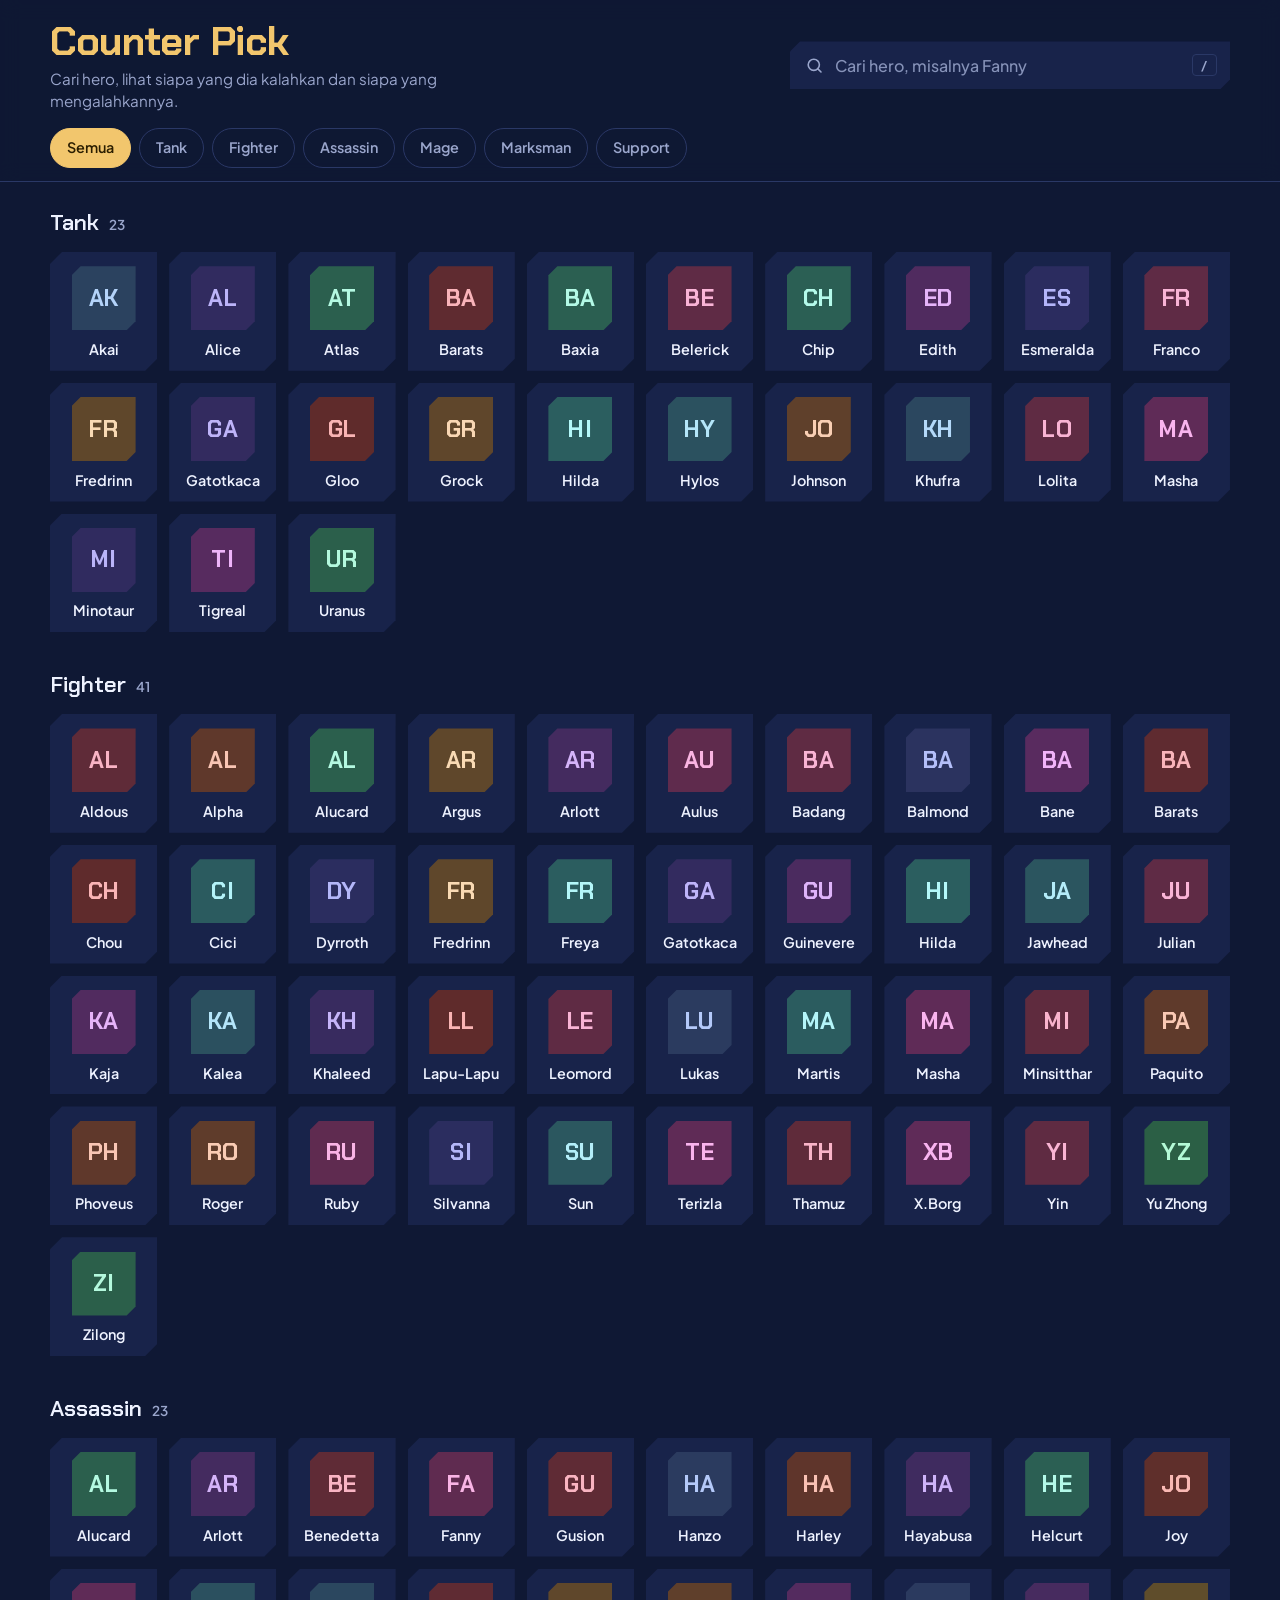
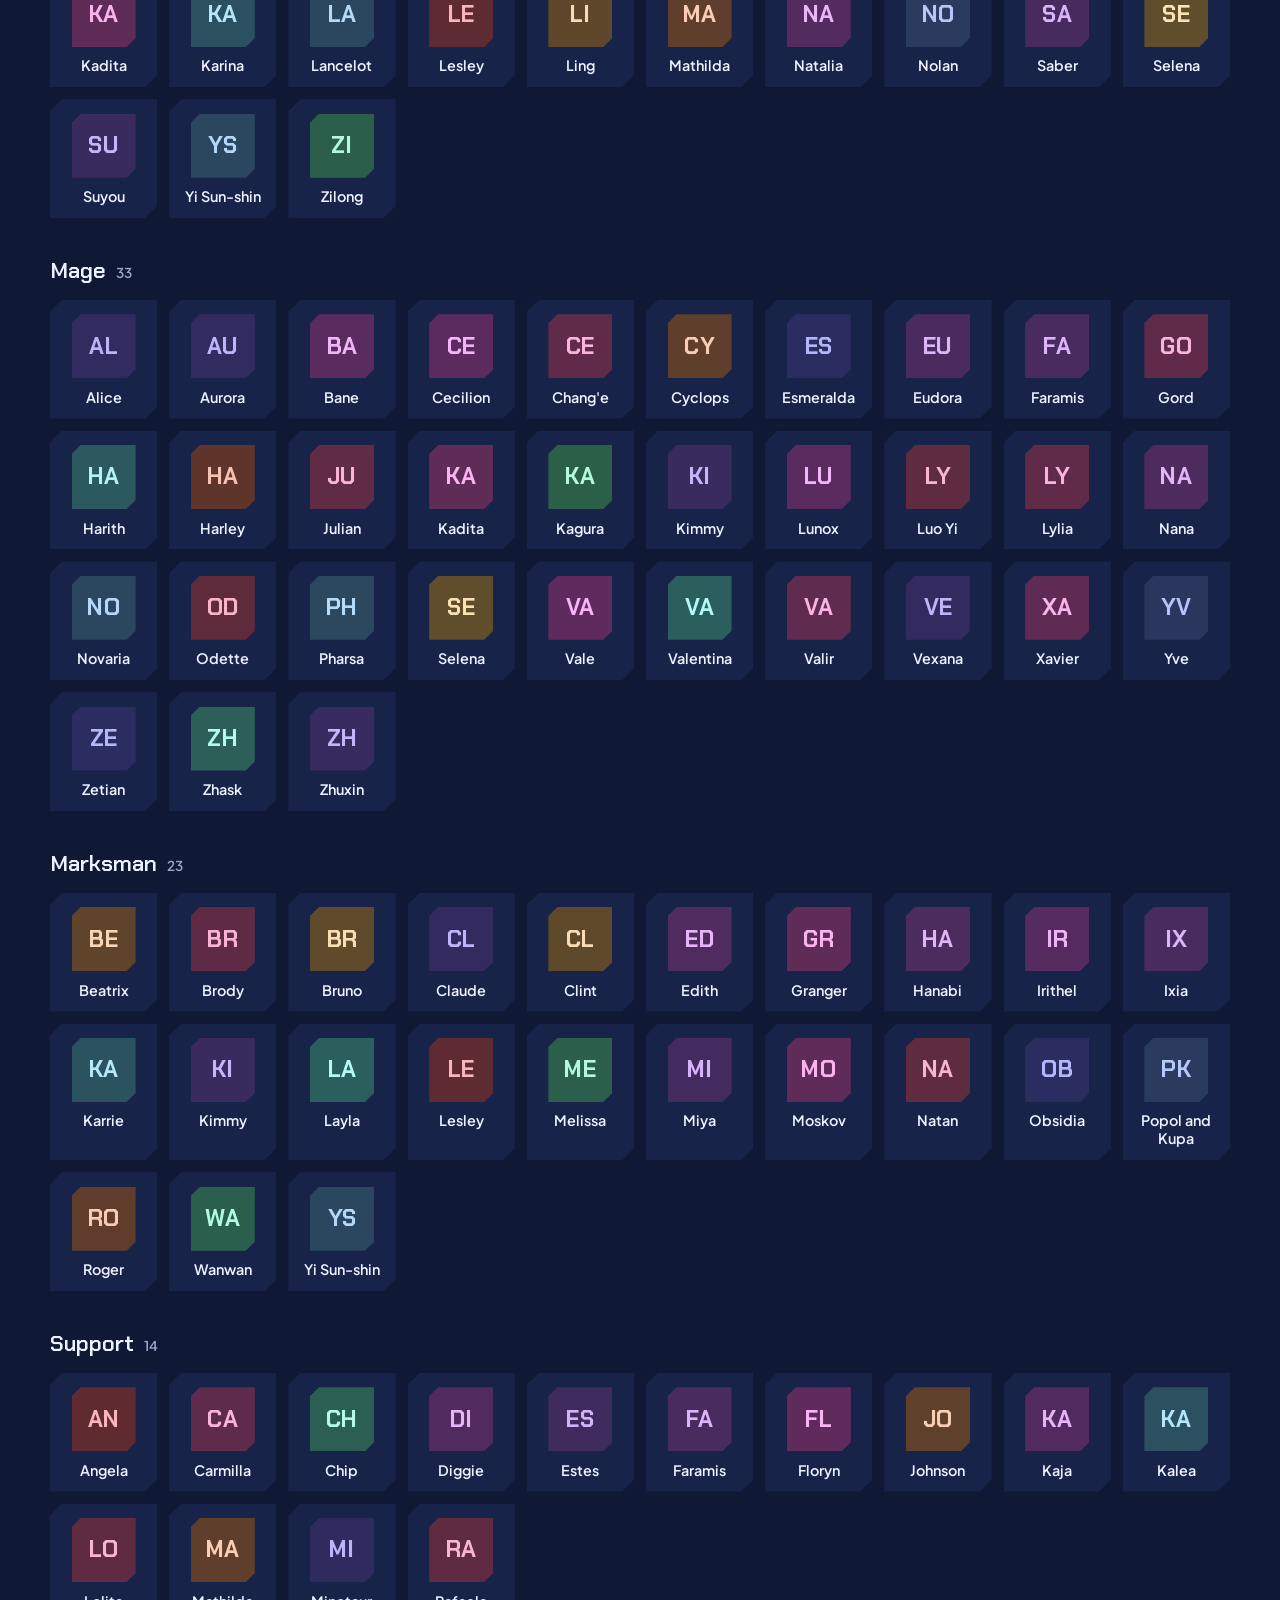
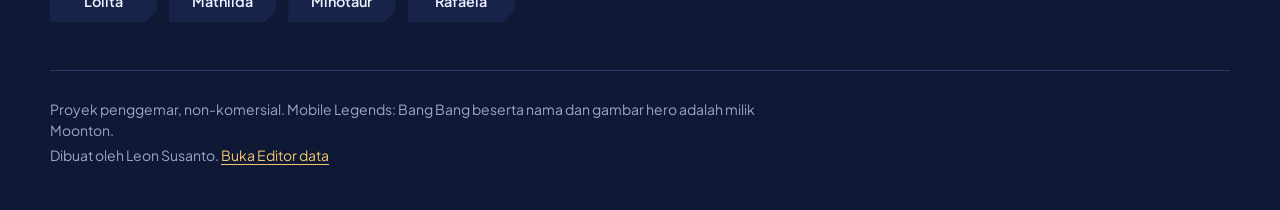
==== index.html @ 0e7c8f4e "Initial commit: Counter Pick MLBB" ====
<!DOCTYPE html>
<html lang="id">
<head>
  <meta charset="utf-8">
  <meta name="viewport" content="width=device-width, initial-scale=1">
  <title>Counter Pick: hero Mobile Legends dan counter-nya</title>
  <meta name="description" content="Cari hero Mobile Legends, lihat hero yang dia kalahkan dan hero yang bisa mengalahkannya.">
  <meta name="theme-color" content="#0F1834">
  <link rel="icon" href="data:image/svg+xml,%3Csvg xmlns='http://www.w3.org/2000/svg' viewBox='0 0 32 32'%3E%3Cpath d='M6 2h20l4 4v20l-4 4H6l-4-4V6z' fill='%23F2C66D'/%3E%3Cpath d='M10 10l12 12M22 10L10 22' stroke='%230F1834' stroke-width='3.5' stroke-linecap='round'/%3E%3C/svg%3E">
  <link rel="preconnect" href="https://fonts.googleapis.com">
  <link rel="preconnect" href="https://fonts.gstatic.com" crossorigin>
  <link rel="stylesheet" href="https://fonts.googleapis.com/css2?family=Chakra+Petch:wght@500;600;700&family=Plus+Jakarta+Sans:wght@400;500;600;700&display=swap">
  <link rel="stylesheet" href="css/style.css">
</head>
<body>
  <a class="skip-link" href="#grid">Langsung ke daftar hero</a>

  <header class="top">
    <div class="wrap top-inner">
      <div class="brand">
        <h1>Counter Pick</h1>
        <p class="tagline">Cari hero, lihat siapa yang dia kalahkan dan siapa yang mengalahkannya.</p>
      </div>
      <label class="search">
        <span class="sr-only">Cari hero</span>
        <svg viewBox="0 0 24 24" aria-hidden="true"><circle cx="11" cy="11" r="7"/><path d="M20 20l-4.2-4.2"/></svg>
        <input id="q" type="search" placeholder="Cari hero, misalnya Fanny" autocomplete="off" spellcheck="false">
        <kbd class="search-key" aria-hidden="true">/</kbd>
      </label>
    </div>
    <nav class="wrap role-nav" aria-label="Filter role" id="role-nav"></nav>
  </header>

  <main class="wrap" id="grid" tabindex="-1">
    <p class="status" id="status" role="status">Memuat hero…</p>
  </main>

  <footer class="wrap site-foot">
    <p>Proyek penggemar, non-komersial. Mobile Legends: Bang Bang beserta nama dan gambar hero adalah milik Moonton.</p>
    <p>Dibuat oleh Leon Susanto. <a href="editor.html">Buka Editor data</a></p>
  </footer>

  <dialog class="detail" id="detail" aria-labelledby="detail-name">
    <div class="detail-body" id="detail-body"></div>
  </dialog>

  <div class="toast" id="toast" role="status" aria-live="polite"></div>

  <script type="module" src="js/app.js"></script>
</body>
</html>
---- css/style.css ----
/* =========================================================
   Counter Pick: gaya bersama untuk index.html dan editor.html
   ========================================================= */

:root {
  --bg: #0F1834;        /* malam Land of Dawn */
  --bg-raised: #141F42;
  --panel: #18234A;
  --panel-hover: #202D5C;
  --line: #2A3866;
  --gold: #F2C66D;      /* aksen UI MLBB: pilihan & fokus */
  --gold-ink: #2B1E00;
  --blue: #5AA9FF;      /* tim biru: kuat melawan */
  --red: #FF6B6B;       /* tim merah: lemah melawan */
  --text: #EEF2FF;
  --muted: #9AA6CC;

  --font-display: 'Chakra Petch', 'Segoe UI', system-ui, sans-serif;
  --font-body: 'Plus Jakarta Sans', 'Segoe UI', system-ui, sans-serif;

  --cut: 10px; /* ukuran sudut terpotong ala bingkai hero MLBB */
  --wrap: 1180px;
}

*, *::before, *::after { box-sizing: border-box; }

html { color-scheme: dark; -webkit-text-size-adjust: 100%; }

body {
  margin: 0;
  min-height: 100vh;
  background: var(--bg);
  color: var(--text);
  font-family: var(--font-body);
  font-size: 1rem;
  line-height: 1.5;
}

a { color: var(--gold); text-underline-offset: 3px; }

h1, h2, h3 { font-family: var(--font-display); margin: 0; line-height: 1.15; }

code {
  font-size: .9em;
  background: var(--panel);
  padding: .1em .35em;
  border-radius: 4px;
}

:focus-visible { outline: 2px solid var(--gold); outline-offset: 2px; }

.wrap { width: min(100% - 2rem, var(--wrap)); margin-inline: auto; }

.sr-only {
  position: absolute; width: 1px; height: 1px; padding: 0; margin: -1px;
  overflow: hidden; clip: rect(0 0 0 0); white-space: nowrap; border: 0;
}

.skip-link {
  position: absolute; left: 1rem; top: -3rem; z-index: 50;
  background: var(--gold); color: var(--gold-ink); padding: .5rem .9rem;
  font-weight: 600; text-decoration: none;
}
.skip-link:focus { top: 1rem; }

.muted { color: var(--muted); }

/* ---------- Tombol ---------- */

.btn {
  --cut: 8px;
  display: inline-flex; align-items: center; justify-content: center; gap: .5rem;
  min-height: 2.75rem; padding: .55rem 1.1rem;
  border: 0; cursor: pointer;
  font: 600 .95rem/1 var(--font-body);
  text-decoration: none;
  background: var(--gold); color: var(--gold-ink);
  clip-path: polygon(var(--cut) 0, 100% 0, 100% calc(100% - var(--cut)), calc(100% - var(--cut)) 100%, 0 100%, 0 var(--cut));
}
.btn:hover { filter: brightness(1.08); }
.btn:focus-visible { outline: none; box-shadow: inset 0 0 0 3px var(--text); }

.btn.ghost { background: #26335F; color: var(--text); }
.btn.ghost:hover { background: #2E3C6E; filter: none; }
.btn.ghost:focus-visible { box-shadow: inset 0 0 0 2px var(--gold); }

.btn.danger { background: color-mix(in srgb, var(--red) 16%, transparent); color: var(--red); }
.btn.danger:hover { background: color-mix(in srgb, var(--red) 26%, transparent); filter: none; }

.btn.small { min-height: 2.25rem; padding: .4rem .8rem; font-size: .85rem; }

.icon-btn {
  display: grid; place-items: center;
  width: 2.75rem; height: 2.75rem; flex: none;
  border: 0; border-radius: 50%; cursor: pointer;
  background: var(--panel); color: var(--text);
}
.icon-btn:hover { background: var(--panel-hover); }
.icon-btn svg { width: 1.25rem; height: 1.25rem; fill: none; stroke: currentColor; stroke-width: 2; stroke-linecap: round; }

/* ---------- Avatar (gambar atau monogram) ---------- */

.avatar {
  --size: 64px;
  --cut: 9px;
  display: grid; place-items: center; flex: none;
  width: var(--size); height: var(--size);
  overflow: hidden;
  background: hsl(var(--h, 220) 38% 27%);
  color: hsl(var(--h, 220) 85% 84%);
  font: 700 calc(var(--size) * .36)/1 var(--font-display);
  letter-spacing: .02em;
  clip-path: polygon(var(--cut) 0, 100% 0, 100% calc(100% - var(--cut)), calc(100% - var(--cut)) 100%, 0 100%, 0 var(--cut));
}
.avatar img { width: 100%; height: 100%; object-fit: cover; display: block; }
.avatar-sm { --size: 40px; --cut: 6px; }
.avatar-xl { --size: 96px; --cut: 14px; }

/* =========================================================
   Halaman utama
   ========================================================= */

.top {
  position: sticky; top: 0; z-index: 10;
  background: color-mix(in srgb, var(--bg) 88%, transparent);
  backdrop-filter: blur(10px);
  -webkit-backdrop-filter: blur(10px);
  border-bottom: 1px solid var(--line);
}

.top-inner {
  display: flex; align-items: center; justify-content: space-between; gap: 1rem 2rem;
  flex-wrap: wrap;
  padding-block: 1.1rem .9rem;
}

.brand h1 {
  font-size: clamp(1.75rem, 1.2rem + 2vw, 2.5rem);
  font-weight: 700;
  letter-spacing: -.01em;
  color: var(--gold);
}
.tagline { margin: .25rem 0 0; color: var(--muted); font-size: .95rem; max-width: 46ch; }

.search {
  --cut: 10px;
  position: relative;
  display: flex; align-items: center;
  flex: 1 1 320px; max-width: 440px;
  background: var(--panel);
  clip-path: polygon(var(--cut) 0, 100% 0, 100% calc(100% - var(--cut)), calc(100% - var(--cut)) 100%, 0 100%, 0 var(--cut));
}
.search:focus-within { box-shadow: inset 0 0 0 2px var(--gold); }
.search svg {
  position: absolute; left: .95rem; width: 1.2rem; height: 1.2rem;
  fill: none; stroke: var(--muted); stroke-width: 2; stroke-linecap: round; pointer-events: none;
}
.search input {
  width: 100%; min-height: 3rem;
  padding: .7rem 2.75rem .7rem 2.8rem;
  border: 0; background: transparent; color: var(--text);
  font: 500 1rem var(--font-body);
}
.search input::placeholder { color: var(--muted); opacity: .85; }
.search input:focus { outline: none; }
.search-key {
  position: absolute; right: .8rem;
  min-width: 1.6rem; padding: .1rem .4rem;
  border: 1px solid var(--line); border-radius: 4px;
  color: var(--muted); font: 600 .8rem/1.3 var(--font-body); text-align: center;
}
.search:focus-within .search-key { display: none; }

.role-nav {
  display: flex; gap: .5rem;
  overflow-x: auto; scrollbar-width: none;
  padding-bottom: .85rem;
}
.role-nav::-webkit-scrollbar { display: none; }

.role-chip {
  flex: none;
  min-height: 2.5rem; padding: .45rem 1rem;
  border: 1px solid var(--line); border-radius: 999px;
  background: transparent; color: var(--muted);
  font: 600 .9rem/1 var(--font-body); cursor: pointer;
}
.role-chip:hover { color: var(--text); border-color: var(--muted); }
.role-chip[aria-pressed="true"] { background: var(--gold); border-color: var(--gold); color: var(--gold-ink); }

main.wrap { padding-block: 1.75rem 3rem; outline: none; }

.status { color: var(--muted); }

.draft-banner {
  margin: 0 0 1.5rem;
  padding: .75rem 1rem;
  border-left: 3px solid var(--gold);
  background: var(--bg-raised);
  color: var(--text);
}

.role-group + .role-group { margin-top: 2.5rem; }

.role-group h2 {
  display: flex; align-items: baseline; gap: .6rem;
  font-size: 1.4rem; font-weight: 600;
  margin-bottom: 1rem;
}
.count { font: 600 .85rem var(--font-body); color: var(--muted); }

.hero-grid {
  list-style: none; margin: 0; padding: 0;
  display: grid;
  grid-template-columns: repeat(auto-fill, minmax(104px, 1fr));
  gap: .75rem;
}

.hero-tile {
  --cut: 12px;
  display: flex; flex-direction: column; align-items: center; gap: .6rem;
  height: 100%;
  padding: .9rem .5rem .8rem;
  background: var(--panel);
  color: var(--text); text-decoration: none;
  clip-path: polygon(var(--cut) 0, 100% 0, 100% calc(100% - var(--cut)), calc(100% - var(--cut)) 100%, 0 100%, 0 var(--cut));
}
.hero-tile:hover { background: var(--panel-hover); }
.hero-tile:focus-visible { outline: none; box-shadow: inset 0 0 0 2px var(--gold); background: var(--panel-hover); }

.hero-name {
  font-weight: 600; font-size: .9rem; line-height: 1.25;
  text-align: center; overflow-wrap: anywhere;
}

.empty { padding: 3rem 0; text-align: center; }
.empty p { margin: 0 0 1rem; }

.site-foot {
  padding-block: 1.5rem 2.5rem;
  border-top: 1px solid var(--line);
  color: var(--muted); font-size: .875rem;
}
.site-foot p { margin: .25rem 0; max-width: 72ch; }

/* ---------- Panel detail ---------- */

.detail {
  padding: 0; border: 0;
  width: min(760px, 100vw);
  max-width: none;
  height: 100dvh; max-height: none;
  margin: 0 0 0 auto;
  background: var(--bg-raised); color: var(--text);
  box-shadow: -24px 0 60px rgb(3 6 18 / .55);
}
.detail::backdrop { background: rgb(5 9 24 / .66); backdrop-filter: blur(2px); }
.detail[open] { animation: panel-in .24s cubic-bezier(.2, .8, .2, 1); }

@keyframes panel-in { from { transform: translateX(40px); opacity: 0; } }

.detail-body { height: 100%; overflow-y: auto; padding: 1.5rem 1.75rem 2rem; }

.detail-head { display: flex; align-items: center; gap: 1.25rem; }
.detail-title { flex: 1; min-width: 0; }
.detail-title h2 { font-size: clamp(2rem, 1.4rem + 2.4vw, 2.75rem); font-weight: 700; overflow-wrap: anywhere; }
.detail-roles { margin: .2rem 0 0; color: var(--muted); font-weight: 500; }
.detail-head .close { align-self: flex-start; }

/* Papan versus: dua sisi seperti layar draft, biru vs merah. */
.versus {
  display: grid;
  grid-template-columns: 1fr 1fr;
  gap: 1rem;
  margin-top: 1.75rem;
}

.side {
  --tone: var(--blue);
  position: relative;
  padding: 1.1rem 1rem 1rem;
  background: color-mix(in srgb, var(--tone) 7%, var(--bg));
  border-top: 4px solid var(--tone);
}
.side-red { --tone: var(--red); }

.side h3 {
  display: flex; align-items: baseline; gap: .5rem;
  font-size: 1.25rem; font-weight: 600; color: var(--tone);
}
.side h3 .count { color: var(--tone); opacity: .8; }
.side-hint { margin: .3rem 0 .9rem; color: var(--muted); font-size: .875rem; }

.matchups { list-style: none; margin: 0; padding: 0; display: grid; gap: .25rem; }

.matchup {
  display: flex; align-items: center; gap: .75rem;
  padding: .5rem; margin-inline: -.5rem;
  color: var(--text); text-decoration: none;
  border-radius: 6px;
}
.matchup:hover { background: color-mix(in srgb, var(--tone) 14%, transparent); }
.matchup:focus-visible { outline-offset: 0; }
.matchup-text { display: grid; min-width: 0; }
.matchup-name { font-weight: 600; }
.matchup-why { color: var(--muted); font-size: .85rem; line-height: 1.4; }

.side-empty { margin: 0; color: var(--muted); font-size: .9rem; }

.detail-foot { display: flex; flex-wrap: wrap; gap: .75rem; margin-top: 1.5rem; }

/* ---------- Toast ---------- */

.toast {
  position: fixed; left: 50%; bottom: 1.5rem; z-index: 100;
  transform: translate(-50%, 1rem);
  padding: .7rem 1.1rem;
  background: var(--text); color: var(--bg);
  font-weight: 600; font-size: .9rem;
  border-radius: 6px;
  opacity: 0; pointer-events: none;
  transition: opacity .2s, transform .2s;
}
.toast.show { opacity: 1; transform: translate(-50%, 0); }

/* ---------- Layar kecil ---------- */

@media (max-width: 720px) {
  .versus { grid-template-columns: 1fr; }
  /* Di HP, saran counter (yang paling dicari saat draft) tampil duluan. */
  .side-red { order: -1; }
}

@media (max-width: 600px) {
  .top-inner { padding-block: .9rem .75rem; }
  .tagline { display: none; }
  .search { max-width: none; }
  .search-key { display: none; }
  .hero-grid { grid-template-columns: repeat(auto-fill, minmax(76px, 1fr)); gap: .5rem; }
  .hero-tile { --cut: 9px; padding: .65rem .25rem .6rem; gap: .45rem; }
  .hero-name { font-size: .8rem; }
  .avatar:not(.avatar-sm):not(.avatar-xl) { --size: 48px; --cut: 7px; }

  /* Panel detail jadi bottom sheet */
  .detail {
    width: 100vw; height: auto; max-height: 90dvh;
    margin: auto 0 0 0;
    border-radius: 18px 18px 0 0;
    box-shadow: 0 -16px 50px rgb(3 6 18 / .6);
  }
  .detail[open] { animation-name: sheet-in; }
  .detail-body { max-height: 90dvh; padding: 1.25rem 1.1rem 1.5rem; }
  .avatar-xl { --size: 72px; --cut: 11px; }
}

@keyframes sheet-in { from { transform: translateY(48px); opacity: 0; } }

@media (prefers-reduced-motion: reduce) {
  .detail[open] { animation: none; }
  .toast { transition: none; }
}

/* =========================================================
   Editor
   ========================================================= */

.editor-top {
  display: flex; align-items: center; justify-content: space-between; flex-wrap: wrap; gap: 1rem;
  padding-block: 1.25rem;
  border-bottom: 1px solid var(--line);
}
.editor-top h1 { font-size: 1.75rem; color: var(--gold); }
.editor-top p { margin: .2rem 0 0; color: var(--muted); font-size: .9rem; }
.editor-actions { display: flex; flex-wrap: wrap; gap: .5rem; }

.editor-status {
  margin: 1rem 0 0;
  padding: .7rem 1rem;
  background: var(--bg-raised);
  border-left: 3px solid var(--gold);
  font-size: .9rem;
}

.editor {
  display: grid;
  grid-template-columns: 300px 1fr;
  gap: 1.5rem;
  padding-block: 1.25rem 3rem;
  align-items: start;
}

.ed-side {
  position: sticky; top: 1rem;
  display: flex; flex-direction: column; gap: .75rem;
  max-height: calc(100vh - 2rem);
}

.ed-list {
  list-style: none; margin: 0; padding: 0;
  overflow-y: auto;
  border: 1px solid var(--line);
  background: var(--bg-raised);
}
.ed-list button {
  display: flex; align-items: center; gap: .6rem; width: 100%;
  padding: .45rem .7rem;
  border: 0; background: transparent; color: var(--text);
  font: 500 .9rem var(--font-body); text-align: left; cursor: pointer;
}
.ed-list button:hover { background: var(--panel); }
.ed-list button[aria-current="true"] { background: var(--panel-hover); box-shadow: inset 3px 0 0 var(--gold); }
.ed-list .avatar { --size: 30px; --cut: 5px; }
.ed-list .ed-name { flex: 1; min-width: 0; }
.ed-list .ed-badge { color: var(--muted); font-size: .8rem; }

.field { display: grid; gap: .35rem; }
.field > span, .field legend { font-weight: 600; font-size: .9rem; }
.field small { color: var(--muted); font-size: .8rem; }

.input {
  width: 100%; min-height: 2.6rem;
  padding: .5rem .75rem;
  border: 1px solid var(--line); border-radius: 6px;
  background: var(--bg); color: var(--text);
  font: 500 .95rem var(--font-body);
}
.input:focus { outline: none; border-color: var(--gold); box-shadow: 0 0 0 1px var(--gold); }

.add-hero { display: flex; gap: .5rem; }
.add-hero .input { flex: 1; }

.ed-main {
  background: var(--bg-raised);
  border: 1px solid var(--line);
  padding: 1.5rem;
  display: grid; gap: 1.5rem;
}
.ed-head { display: flex; align-items: center; gap: 1rem; }
.ed-head h2 { font-size: 2rem; }
.ed-head p { margin: .1rem 0 0; color: var(--muted); font-size: .85rem; }

.ed-grid { display: grid; grid-template-columns: 1fr 1fr; gap: 1rem; align-items: start; }

fieldset.field { border: 0; padding: 0; margin: 0; }
.role-checks { display: flex; flex-wrap: wrap; gap: .4rem; margin-top: .35rem; }
.role-checks label {
  display: inline-flex; align-items: center; gap: .4rem;
  padding: .35rem .7rem;
  border: 1px solid var(--line); border-radius: 999px;
  font-size: .85rem; cursor: pointer;
}
.role-checks label:has(input:checked) { border-color: var(--gold); color: var(--gold); }
.role-checks input { accent-color: var(--gold); }

.ed-section { --tone: var(--blue); border-top: 4px solid var(--tone); padding-top: 1rem; }
.ed-section.red { --tone: var(--red); }
.ed-section h3 { font-size: 1.2rem; color: var(--tone); }
.ed-section > p { margin: .25rem 0 .8rem; color: var(--muted); font-size: .875rem; }

.ed-rows { list-style: none; margin: .75rem 0 0; padding: 0; display: grid; gap: .5rem; }
.ed-row { display: grid; grid-template-columns: auto 9rem 1fr auto; align-items: center; gap: .6rem; }
.ed-row .avatar { --size: 36px; --cut: 6px; }
.ed-row-name { font-weight: 600; overflow-wrap: anywhere; }
.ed-empty { color: var(--muted); font-size: .9rem; margin: .75rem 0 0; }

.ed-danger { border-top: 1px solid var(--line); padding-top: 1.25rem; }

@media (max-width: 860px) {
  .editor { grid-template-columns: 1fr; }
  .ed-side { position: static; max-height: none; }
  .ed-list { max-height: 260px; }
  .ed-grid { grid-template-columns: 1fr; }
  .ed-main { padding: 1rem; }
  .ed-row {
    grid-template-columns: auto 1fr auto;
    grid-template-areas: "avatar name remove" "why why why";
    padding-bottom: .5rem;
    border-bottom: 1px solid var(--line);
  }
  .ed-row .avatar { grid-area: avatar; }
  .ed-row-name { grid-area: name; }
  .ed-row .input { grid-area: why; }
  .ed-row .btn { grid-area: remove; }
}
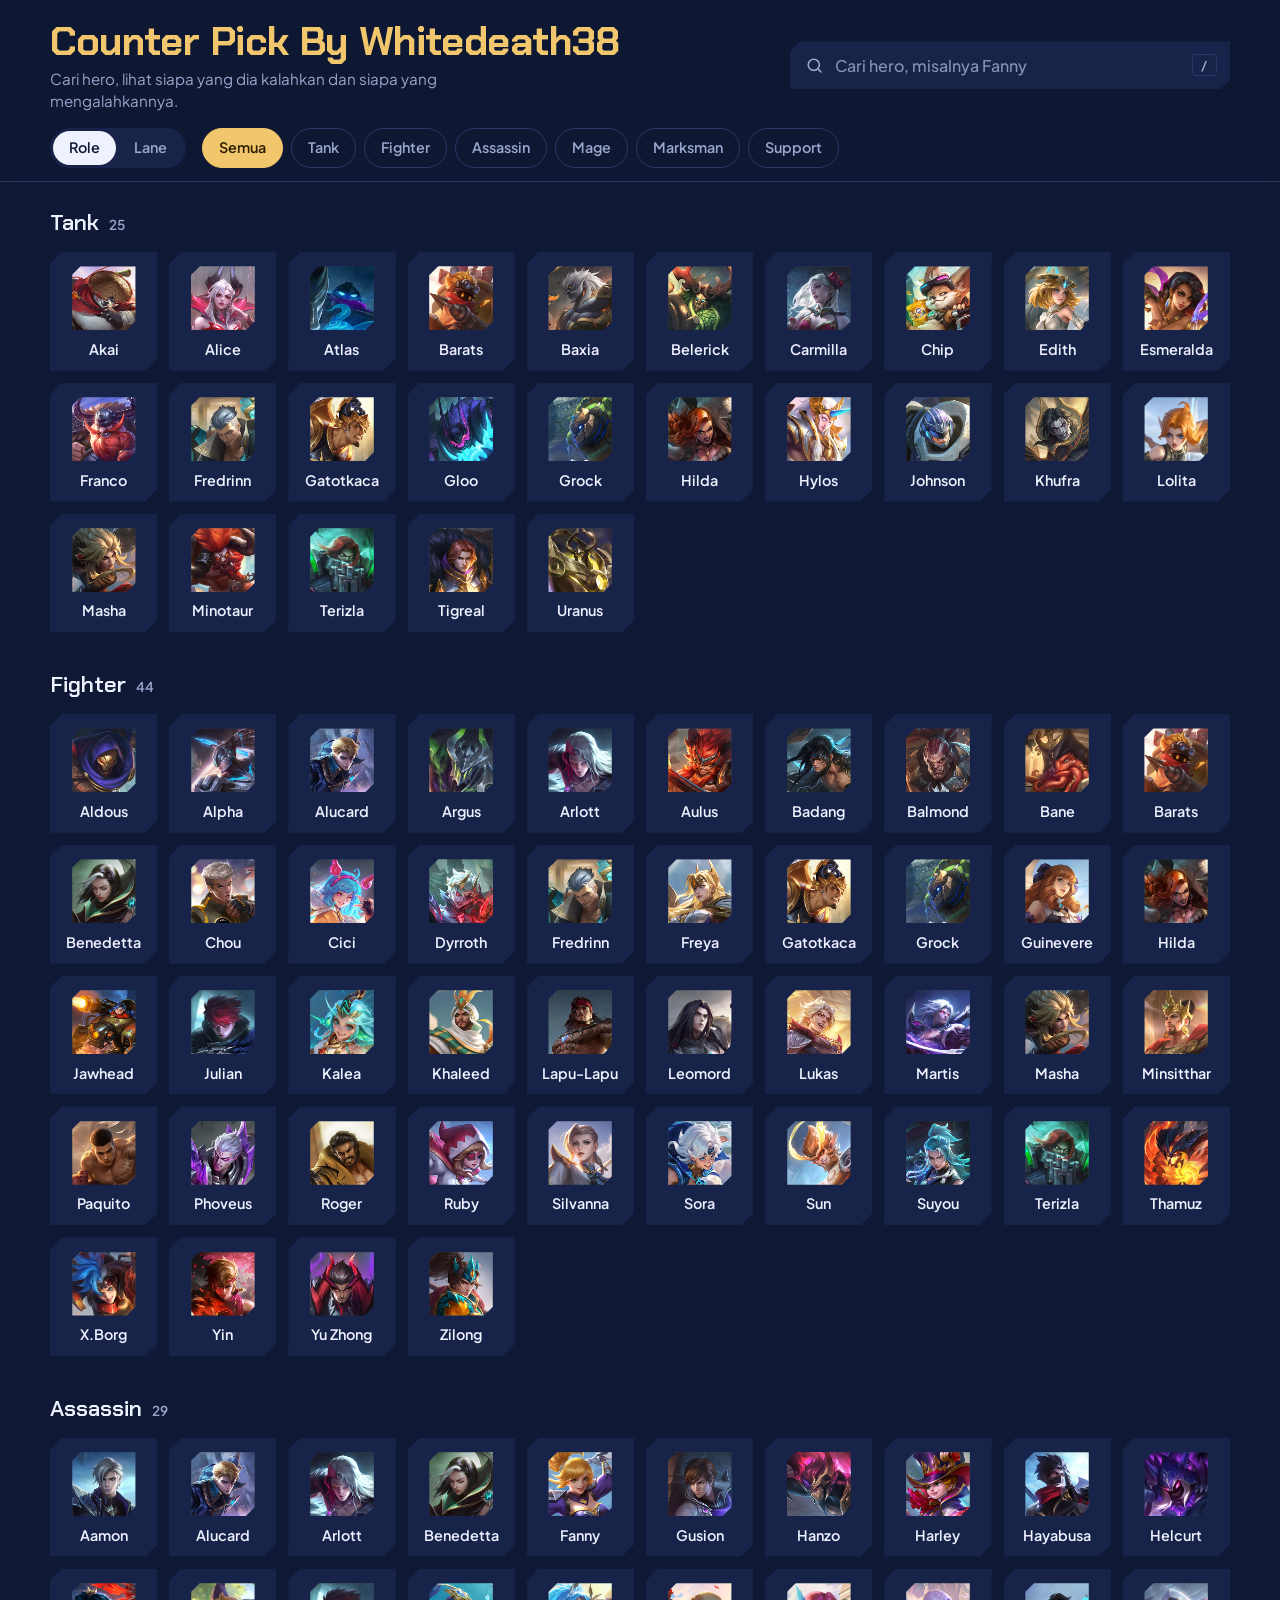
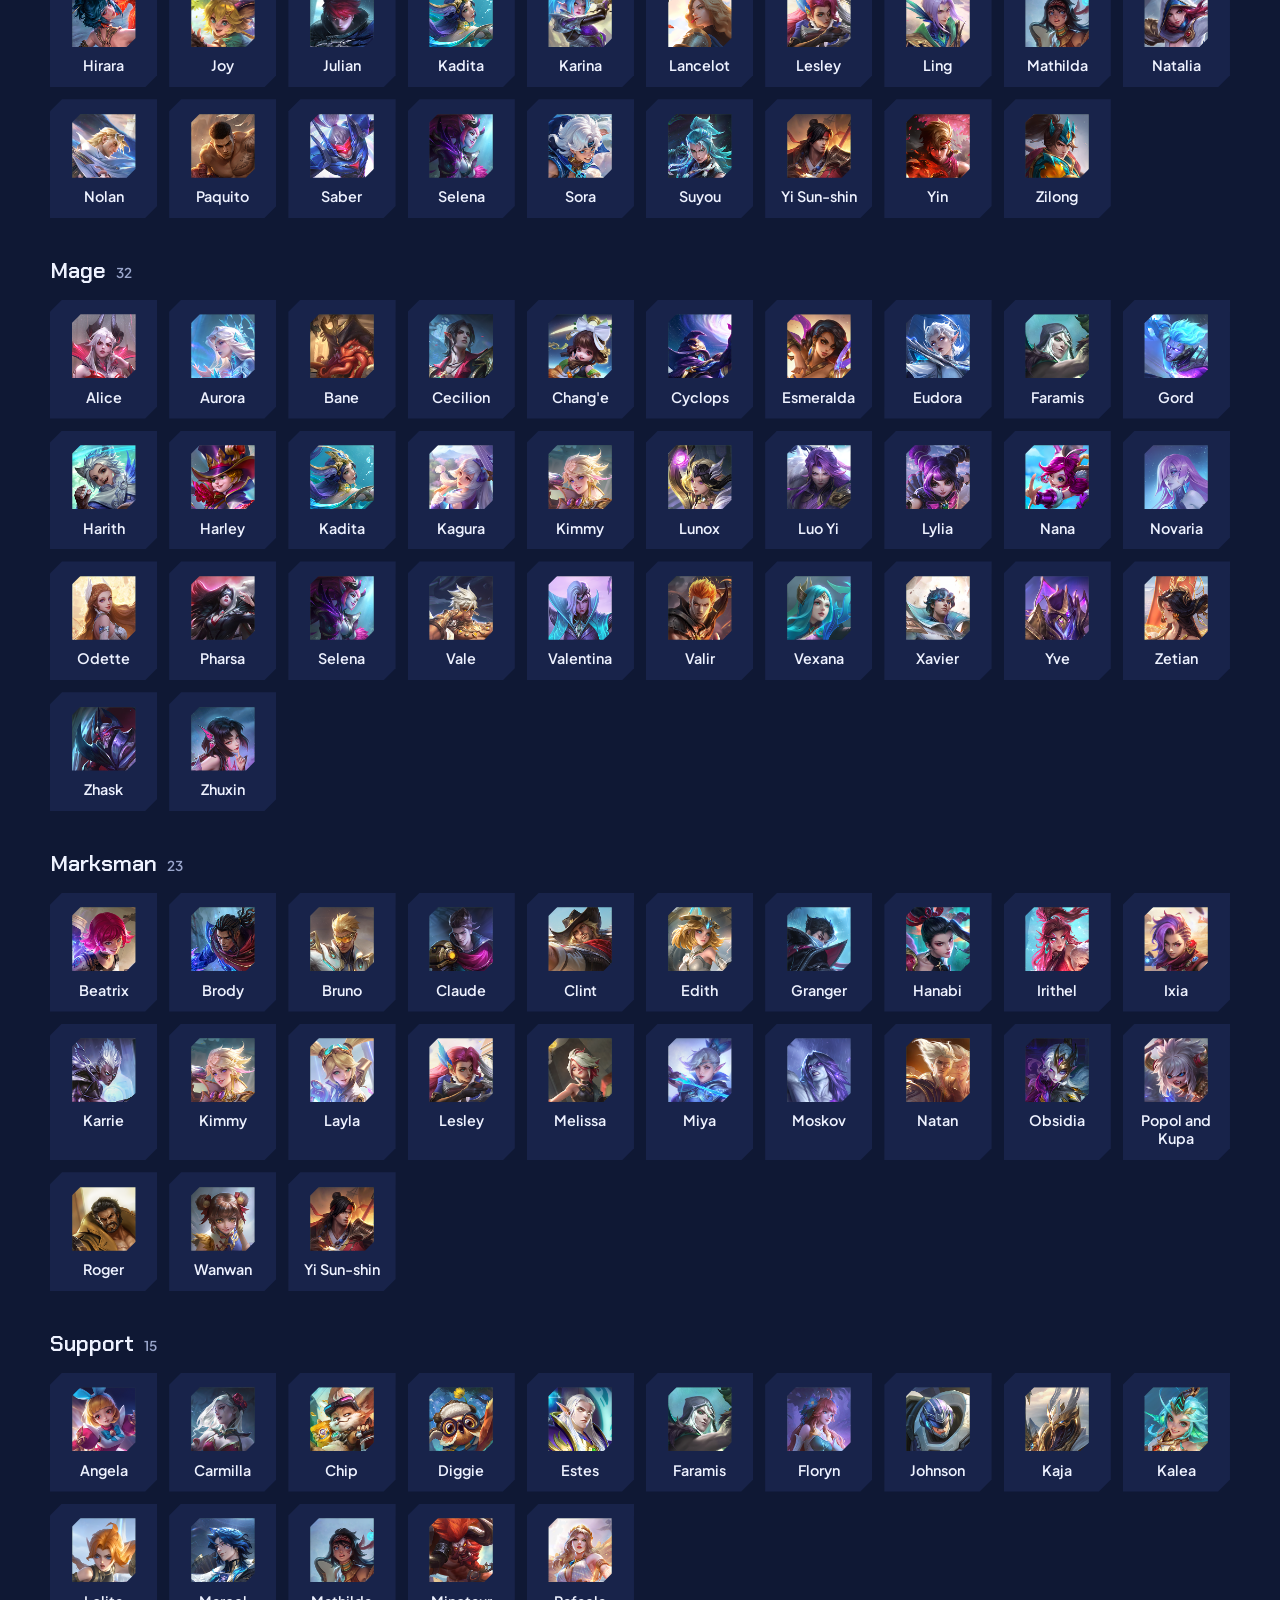
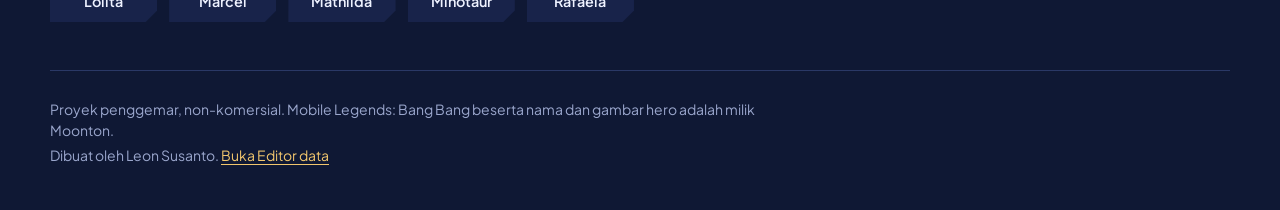
==== commit a84aeec9: "fitur lane" ====
--- a/index.html
+++ b/index.html
@@ -1,29 +1,37 @@
 <!DOCTYPE html>
 <html lang="id">
+
 <head>
   <meta charset="utf-8">
   <meta name="viewport" content="width=device-width, initial-scale=1">
   <title>Counter Pick: hero Mobile Legends dan counter-nya</title>
-  <meta name="description" content="Cari hero Mobile Legends, lihat hero yang dia kalahkan dan hero yang bisa mengalahkannya.">
+  <meta name="description"
+    content="Cari hero Mobile Legends, lihat hero yang dia kalahkan dan hero yang bisa mengalahkannya.">
   <meta name="theme-color" content="#0F1834">
-  <link rel="icon" href="data:image/svg+xml,%3Csvg xmlns='http://www.w3.org/2000/svg' viewBox='0 0 32 32'%3E%3Cpath d='M6 2h20l4 4v20l-4 4H6l-4-4V6z' fill='%23F2C66D'/%3E%3Cpath d='M10 10l12 12M22 10L10 22' stroke='%230F1834' stroke-width='3.5' stroke-linecap='round'/%3E%3C/svg%3E">
+  <link rel="icon"
+    href="data:image/svg+xml,%3Csvg xmlns='http://www.w3.org/2000/svg' viewBox='0 0 32 32'%3E%3Cpath d='M6 2h20l4 4v20l-4 4H6l-4-4V6z' fill='%23F2C66D'/%3E%3Cpath d='M10 10l12 12M22 10L10 22' stroke='%230F1834' stroke-width='3.5' stroke-linecap='round'/%3E%3C/svg%3E">
   <link rel="preconnect" href="https://fonts.googleapis.com">
   <link rel="preconnect" href="https://fonts.gstatic.com" crossorigin>
-  <link rel="stylesheet" href="https://fonts.googleapis.com/css2?family=Chakra+Petch:wght@500;600;700&family=Plus+Jakarta+Sans:wght@400;500;600;700&display=swap">
+  <link rel="stylesheet"
+    href="https://fonts.googleapis.com/css2?family=Chakra+Petch:wght@500;600;700&family=Plus+Jakarta+Sans:wght@400;500;600;700&display=swap">
   <link rel="stylesheet" href="css/style.css">
 </head>
+
 <body>
   <a class="skip-link" href="#grid">Langsung ke daftar hero</a>
 
   <header class="top">
     <div class="wrap top-inner">
       <div class="brand">
-        <h1>Counter Pick</h1>
+        <h1>Counter Pick By Whitedeath38</h1>
         <p class="tagline">Cari hero, lihat siapa yang dia kalahkan dan siapa yang mengalahkannya.</p>
       </div>
       <label class="search">
         <span class="sr-only">Cari hero</span>
-        <svg viewBox="0 0 24 24" aria-hidden="true"><circle cx="11" cy="11" r="7"/><path d="M20 20l-4.2-4.2"/></svg>
+        <svg viewBox="0 0 24 24" aria-hidden="true">
+          <circle cx="11" cy="11" r="7" />
+          <path d="M20 20l-4.2-4.2" />
+        </svg>
         <input id="q" type="search" placeholder="Cari hero, misalnya Fanny" autocomplete="off" spellcheck="false">
         <kbd class="search-key" aria-hidden="true">/</kbd>
       </label>
@@ -48,4 +56,5 @@
 
   <script type="module" src="js/app.js"></script>
 </body>
-</html>
+
+</html>
--- a/css/style.css
+++ b/css/style.css
@@ -187,6 +187,32 @@
 }
 .role-chip:hover { color: var(--text); border-color: var(--muted); }
 .role-chip[aria-pressed="true"] { background: var(--gold); border-color: var(--gold); color: var(--gold-ink); }
+
+/* Saklar Role / Lane: putih untuk "cara mengelompokkan", emas untuk filter. */
+.group-switch {
+  flex: none;
+  display: flex; gap: 2px;
+  padding: 3px; margin-right: .5rem;
+  background: var(--panel);
+  border-radius: 999px;
+}
+.group-switch button {
+  min-height: calc(2.5rem - 6px); padding: .35rem 1rem;
+  border: 0; border-radius: 999px;
+  background: transparent; color: var(--muted);
+  font: 600 .9rem/1 var(--font-body); cursor: pointer;
+}
+.group-switch button:hover { color: var(--text); }
+.group-switch button[aria-pressed="true"] { background: var(--text); color: var(--bg); }
+
+.detail-tags { list-style: none; margin: .45rem 0 0; padding: 0; display: flex; flex-wrap: wrap; gap: .4rem; }
+.tag {
+  padding: .2rem .6rem;
+  border-radius: 4px;
+  background: var(--panel); color: var(--text);
+  font-size: .8rem; font-weight: 600;
+}
+.tag-lane { background: transparent; color: var(--muted); box-shadow: inset 0 0 0 1px var(--line); }
 
 main.wrap { padding-block: 1.75rem 3rem; outline: none; }
 
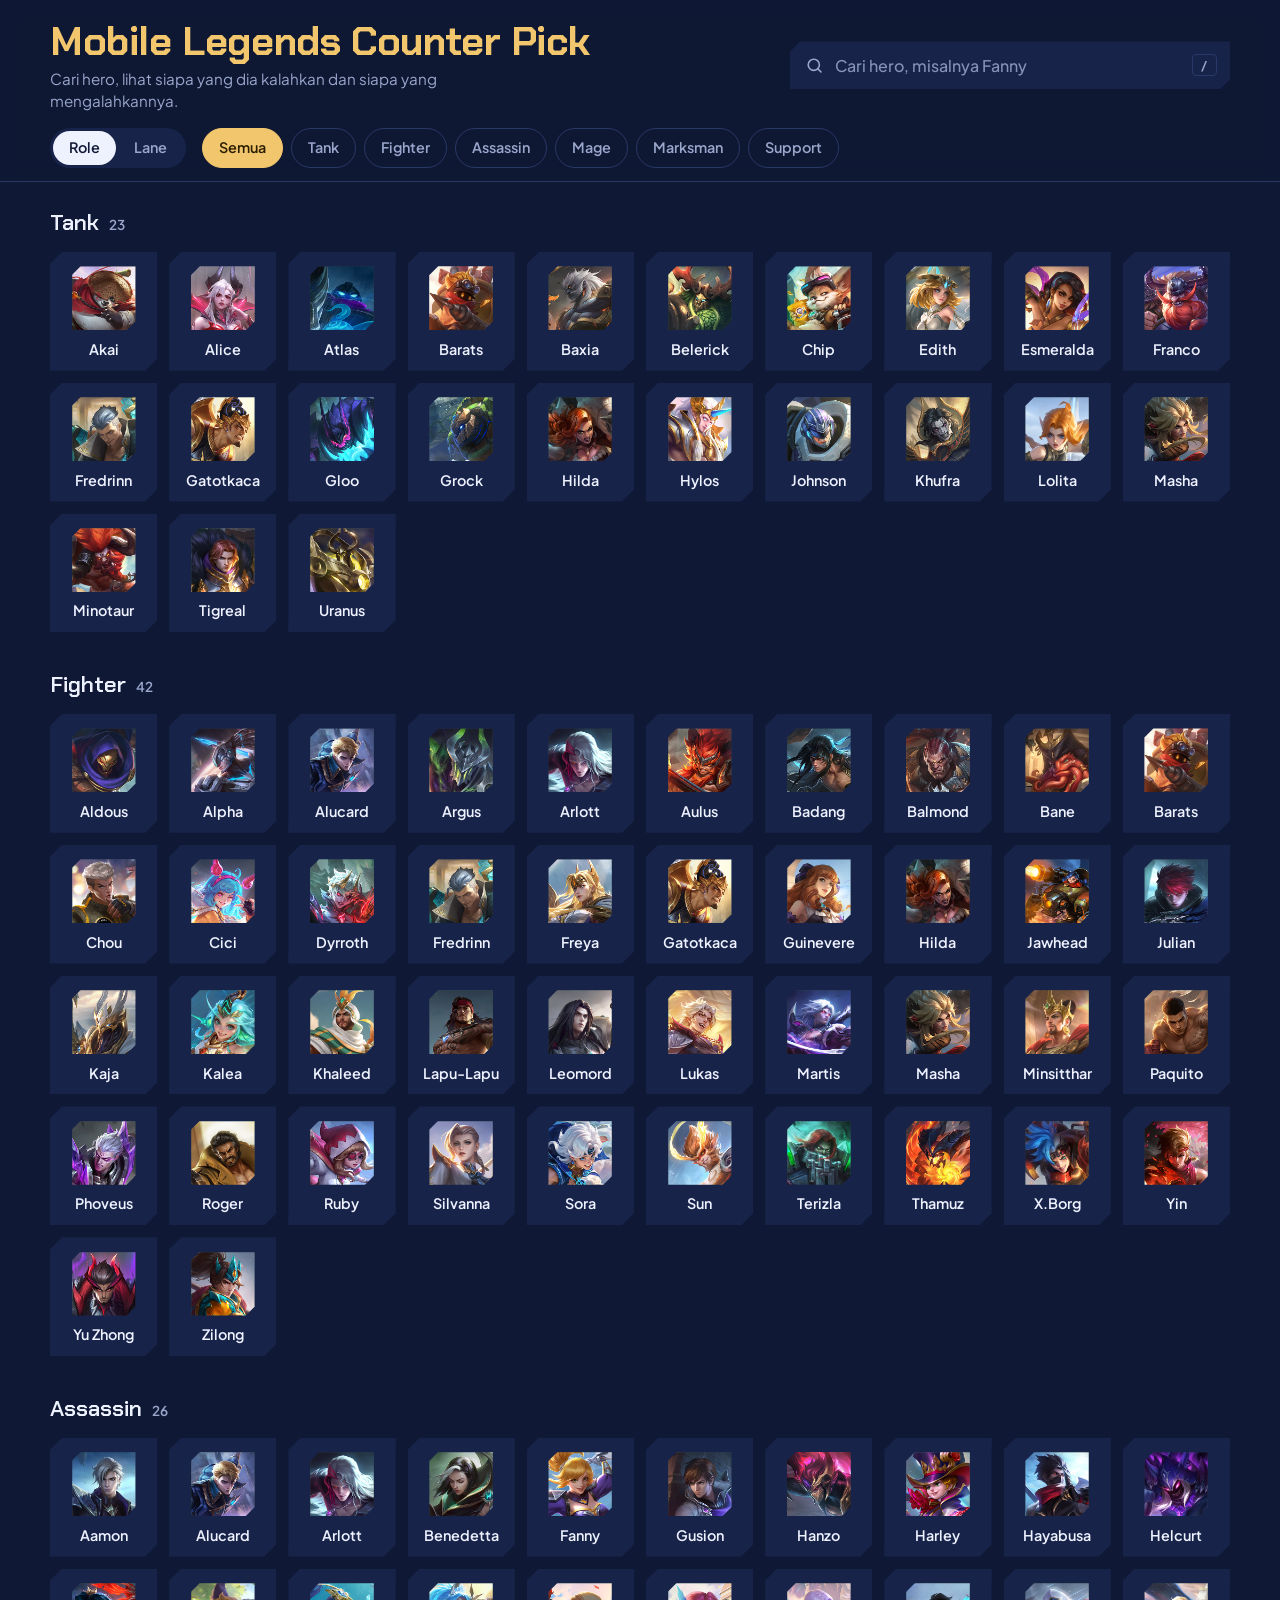
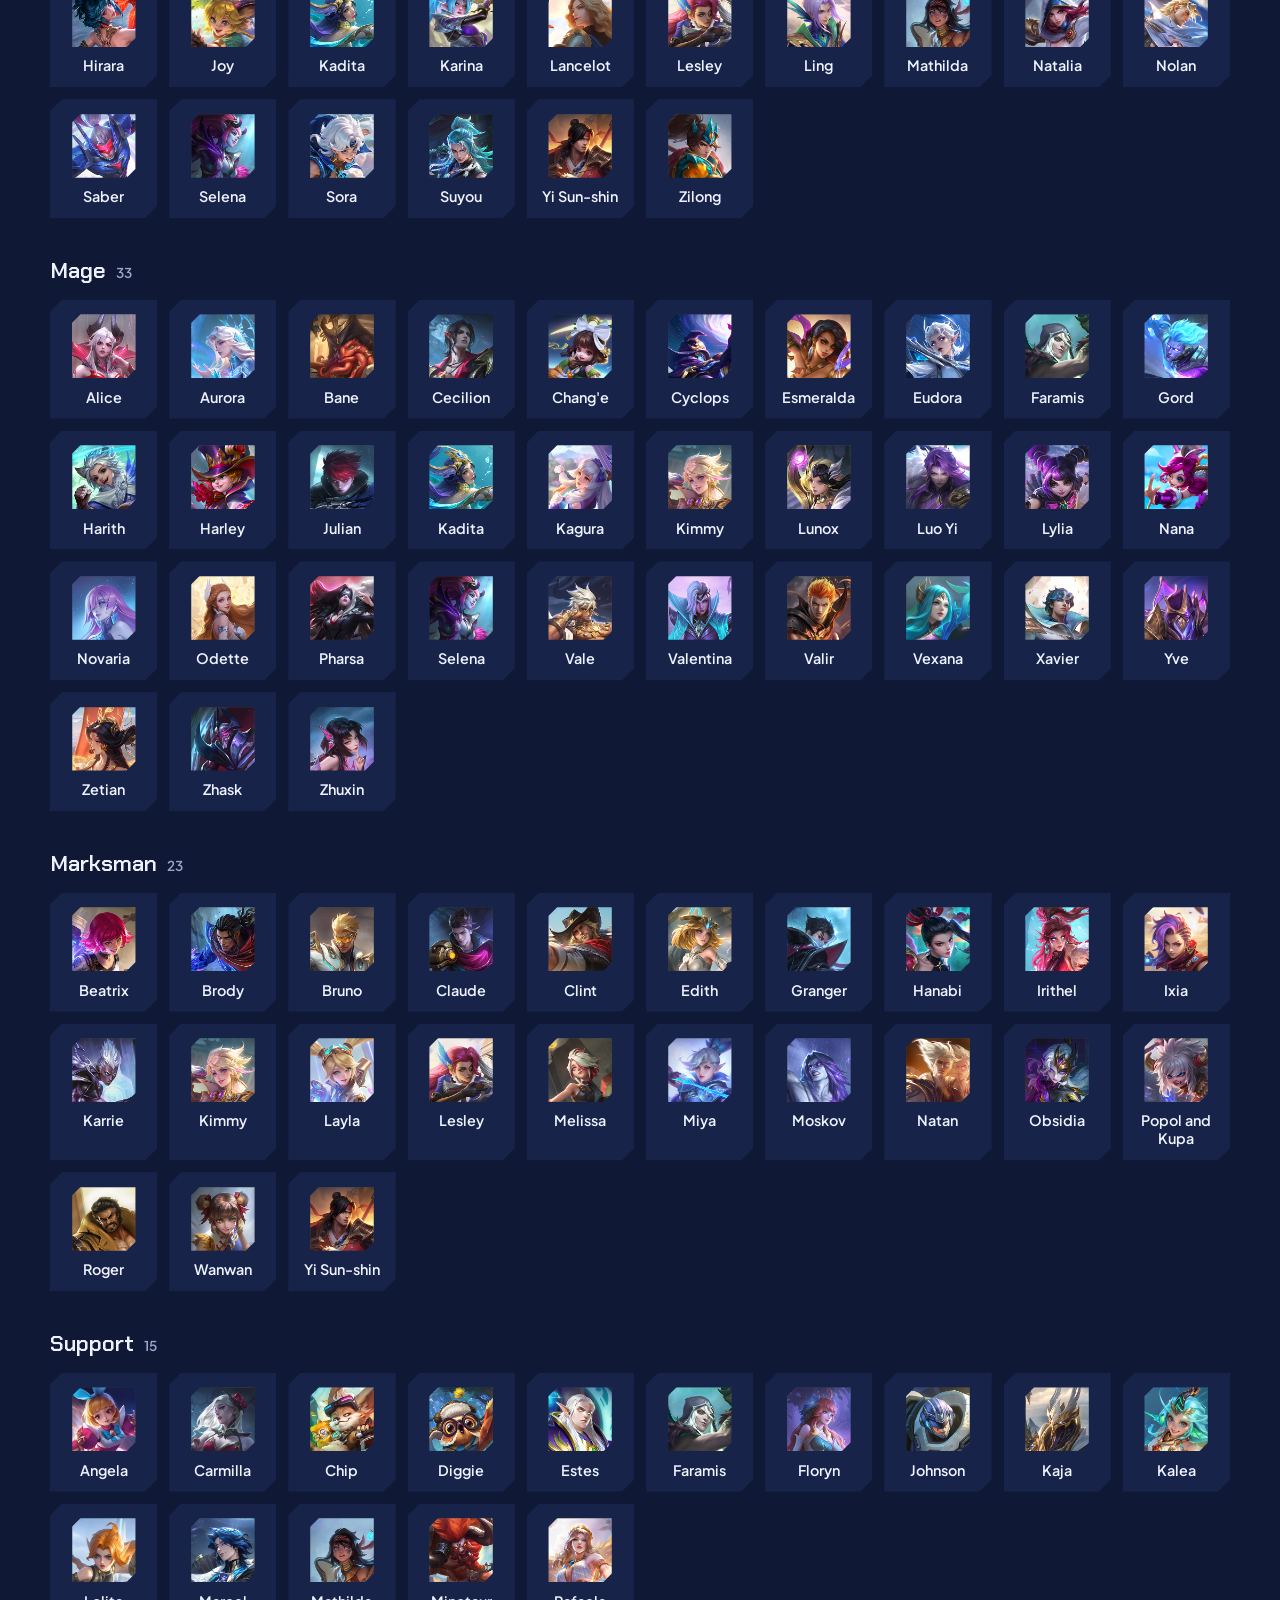
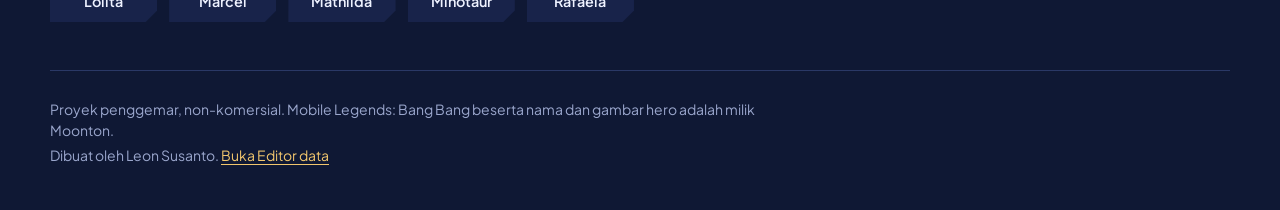
==== commit 6b8cc65b: "ganti juudl" ====
--- a/index.html
+++ b/index.html
@@ -23,7 +23,7 @@
   <header class="top">
     <div class="wrap top-inner">
       <div class="brand">
-        <h1>Counter Pick By Whitedeath38</h1>
+        <h1>Mobile Legends Counter Pick</h1>
         <p class="tagline">Cari hero, lihat siapa yang dia kalahkan dan siapa yang mengalahkannya.</p>
       </div>
       <label class="search">
